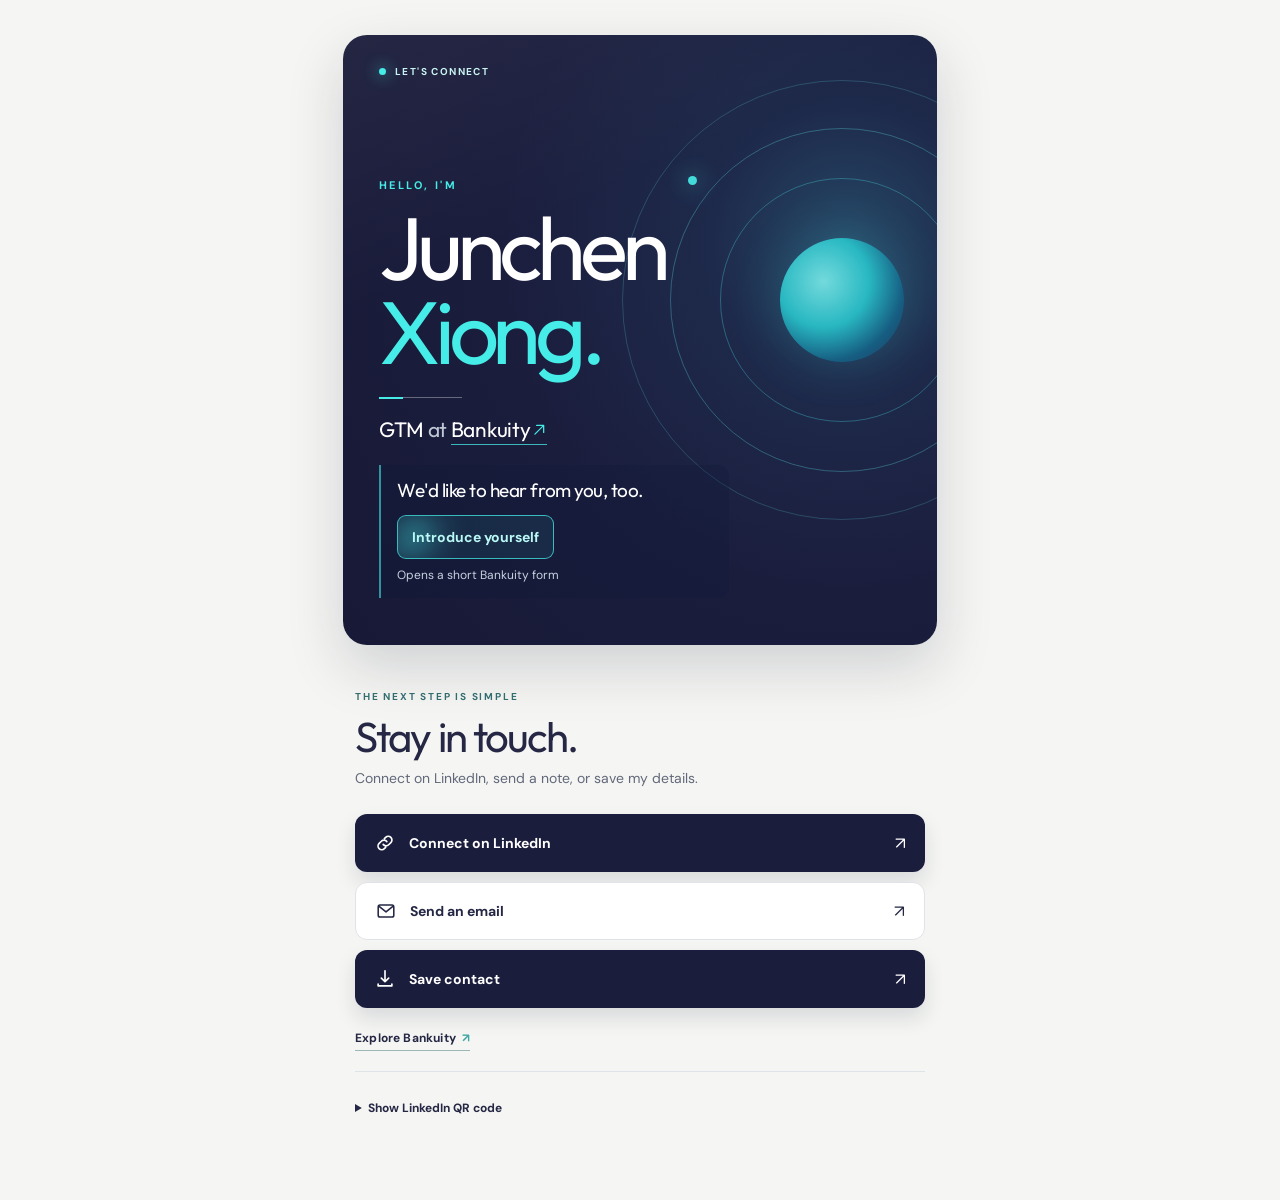
==== junchen-xiong/index.html @ c572e1ba "1015_sven_and_cloudfare" ====
<!doctype html>
<html lang="en">
  <head>
    <meta charset="utf-8" />
    <meta name="viewport" content="width=device-width, initial-scale=1, viewport-fit=cover" />
    <meta name="theme-color" content="#1b1d3d" />
    <meta name="apple-mobile-web-app-title" content="Junchen Xiong" />
    <meta name="description" content="Meet Junchen Xiong, GTM at Bankuity. Save his contact details or get in touch." />
    <meta property="og:type" content="profile" />
    <meta property="og:title" content="Junchen Xiong — Let's connect" />
    <meta property="og:description" content="GTM at Bankuity. A quick introduction and an easy way to stay in touch." />
    <title>Junchen Xiong — Let's connect</title>
    <link rel="icon" href="../assets/icons/bankuity-symbol-64.png" type="image/png" sizes="64x64" />
    <link rel="preconnect" href="https://fonts.googleapis.com" />
    <link rel="preconnect" href="https://fonts.gstatic.com" crossorigin />
    <link href="https://fonts.googleapis.com/css2?family=DM+Sans:wght@400;500;600;700&family=Outfit:wght@300;400;500;600&display=swap" rel="stylesheet" />
    <link rel="stylesheet" href="../assets/css/styles.css?v=0.4.0" />
    <script src="../assets/js/motion.js" defer></script>
  </head>
  <body>
    <main class="shell">
      <article class="identity-card" aria-labelledby="name">
        <div class="card-top">
          <span class="eyebrow"><span class="status-dot" aria-hidden="true"></span> LET'S CONNECT</span>
        </div>

        <div class="orbit" aria-hidden="true">
          <span class="orbit-ring orbit-ring-outer"></span>
          <span class="orbit-ring orbit-ring-middle"></span>
          <span class="orbit-ring orbit-ring-inner"></span>
          <span class="orbit-core"></span>
          <span class="orbit-glint"></span>
        </div>

        <div class="intro">
          <p class="kicker">HELLO, I'M</p>
          <h1 id="name">Junchen<br /><em>Xiong.</em></h1>
          <div class="identity-rule" aria-hidden="true"><span></span></div>
          <p class="role">GTM <span>at</span> <a href="https://www.bankuity.com/" target="_blank" rel="noopener noreferrer">Bankuity <svg viewBox="0 0 18 18" fill="none" aria-hidden="true"><path d="M3.5 14.5 14 4M5.5 4H14v8.5" stroke="currentColor" stroke-width="1.5" stroke-linecap="round" stroke-linejoin="round"/></svg></a></p>
          <div class="invitation">
            <h2 class="invitation-heading">We'd like to hear from you, too.</h2>
            <a class="invitation-link" href="https://rnfhm.share.hsforms.com/2GHlHhI3-SaKExqpzz_7jUg">
              <span>Introduce yourself</span>
            </a>
            <p class="invitation-note">Opens a short Bankuity form</p>
          </div>
        </div>
      </article>

      <section class="connection" aria-label="Connect with Junchen">
        <p class="section-label">THE NEXT STEP IS SIMPLE</p>
        <h2>Stay in touch.</h2>
        <p class="connection-copy">Connect on LinkedIn, send a note, or save my details.</p>
        <div class="actions">
          <a class="button button-primary" href="https://www.linkedin.com/in/jcxiong0809/" target="_blank" rel="noopener noreferrer">
            <span class="button-icon" aria-hidden="true"><svg viewBox="0 0 24 24" fill="none"><path d="M10 13.5a4 4 0 0 0 6 .4l2.4-2.4a4 4 0 0 0-5.7-5.7l-1.4 1.4M14 10.5a4 4 0 0 0-6-.4l-2.4 2.4a4 4 0 0 0 5.7 5.7l1.4-1.4" stroke="currentColor" stroke-width="1.8" stroke-linecap="round" stroke-linejoin="round"/></svg></span>
            <span>Connect on LinkedIn</span>
            <span class="button-arrow" aria-hidden="true">↗</span>
          </a>
          <a class="button button-secondary" href="mailto:junchen.xiong@bankuity.com?subject=Great%20to%20connect">
            <span class="button-icon" aria-hidden="true"><svg viewBox="0 0 24 24" fill="none"><rect x="3.5" y="5.5" width="17" height="13" rx="2" stroke="currentColor" stroke-width="1.7"/><path d="m4.5 7 7.5 6 7.5-6" stroke="currentColor" stroke-width="1.7" stroke-linecap="round" stroke-linejoin="round"/></svg></span>
            <span>Send an email</span>
            <span class="button-arrow" aria-hidden="true">↗</span>
          </a>
          <a class="button button-primary" href="../assets/contact/contact.vcf" download="Junchen-Xiong.vcf">
            <span class="button-icon" aria-hidden="true"><svg viewBox="0 0 24 24" fill="none"><path d="M12 3v12m0 0 4-4m-4 4-4-4M4.5 17.5v2h15v-2" stroke="currentColor" stroke-width="1.8" stroke-linecap="round" stroke-linejoin="round"/></svg></span>
            <span>Save contact</span>
            <span class="button-arrow" aria-hidden="true">↗</span>
          </a>
        </div>
        <a class="text-link" href="https://www.bankuity.com/" target="_blank" rel="noopener noreferrer">Explore Bankuity <span aria-hidden="true">↗</span></a>
        <details class="qr-details">
          <summary>Show LinkedIn QR code</summary>
          <div class="qr-details-content">
            <img src="../assets/qr/linkedin.svg" width="144" height="144" alt="QR code for Junchen Xiong's LinkedIn profile" />
            <p>Scan to open my LinkedIn profile.</p>
          </div>
        </details>
      </section>

    </main>
  </body>
</html>
---- assets/css/styles.css ----
:root {
  color-scheme: light;
  --navy: #1b1d3d;
  --navy-deep: #171936;
  --cyan: #46ece7;
  --ink: #252744;
  --muted: #626879;
  --line: #dfe3e8;
  --paper: #f5f6f3;
}

* {
  box-sizing: border-box;
}

html {
  scroll-behavior: smooth;
}

body {
  margin: 0;
  background: var(--paper);
  color: var(--ink);
  font-family: "DM Sans",Arial,sans-serif;
  -webkit-font-smoothing: antialiased;
}

a {
  color: inherit;
}

.shell {
  width: min(100%,630px);
  margin: 0 auto;
  padding: 18px 18px 24px;
}

.identity-card {
  position: relative;
  overflow: hidden;
  isolation: isolate;
  min-height: 510px;
  border-radius: 24px;
  padding: 26px 27px 24px;
  color: #fff;
  background: radial-gradient(circle at 85% 34%,#264866 0%,#1e2a4b 21%,var(--navy) 54%,var(--navy-deep) 100%);
  box-shadow: 0 22px 55px rgba(22,25,55,.17);
}

.identity-card:before {
  position: absolute;
  inset: 0;
  content: "";
  background: linear-gradient(155deg,rgba(255,255,255,.05),transparent 32%);
  pointer-events: none;
}

.card-top {
  position: relative;
  z-index: 2;
}

.eyebrow {
  font-size: 10px;
  font-weight: 700;
  letter-spacing: .14em;
  color: #caf4f2;
  display: flex;
  align-items: center;
  gap: 9px;
}

.status-dot {
  width: 7px;
  height: 7px;
  border-radius: 50%;
  background: var(--cyan);
  box-shadow: 0 0 15px var(--cyan);
}

.orbit {
  position: absolute;
  z-index: 0;
  width: 440px;
  height: 440px;
  right: -194px;
  top: 54px;
  border-radius: 50%;
  opacity: .93;
  will-change: opacity;
}

.orbit-ring {
  position: absolute;
  border-radius: 50%;
  border: 1px solid rgba(101,229,230,.23);
}

.orbit-ring-outer {
  inset: 0;
}

.orbit-ring-middle {
  inset: 48px;
  border-color: rgba(93,220,224,.36);
}

.orbit-ring-inner {
  inset: 98px;
  border-color: rgba(73,212,220,.38);
}

.orbit-core {
  position: absolute;
  inset: 158px;
  border-radius: 50%;
  background: radial-gradient(circle at 35% 35%,#7be9e9,#29c4cc 40%,#166388 70%,#20375b);
  box-shadow: 0 0 55px rgba(62,217,222,.25);
}

.orbit-glint {
  position: absolute;
  left: 66px;
  top: 96px;
  width: 9px;
  height: 9px;
  border-radius: 50%;
  background: var(--cyan);
  box-shadow: 0 0 22px #4bdcdb;
}

.intro {
  position: relative;
  z-index: 1;
  margin-top: 80px;
}

.kicker {
  font-size: 11px;
  font-weight: 700;
  letter-spacing: .22em;
  color: var(--cyan);
  margin: 0 0 14px;
}

.intro h1 {
  font-family: Outfit,"DM Sans",sans-serif;
  font-weight: 400;
  letter-spacing: -.07em;
  font-size: clamp(58px,13vw,89px);
  line-height: .94;
  margin: 0 0 24px;
}

.intro h1 em {
  font-style: normal;
  color: var(--cyan);
}

.identity-rule {
  display: flex;
  align-items: center;
  width: 83px;
  height: 1px;
  background: rgba(255,255,255,.34);
  margin: 0 0 18px;
}

.identity-rule span {
  width: 24px;
  height: 2px;
  background: var(--cyan);
}

.role {
  font-family: Outfit,sans-serif;
  font-size: 21px;
  letter-spacing: -.015em;
  margin: 0 0 4px;
}

.role span {
  color: #bec8d5;
}

.role .role-affiliation {
  display: inline-block;
  white-space: nowrap;
  color: #fff;
}

.role a {
  display: inline-flex;
  align-items: center;
  gap: 2px;
  white-space: nowrap;
  text-decoration: none;
  border-bottom: 1px solid rgba(70,236,231,.75);
  padding-bottom: 2px;
}

.role a:hover {
  color: #91f4f1;
}

.role svg {
  width: 15px;
  height: 15px;
  vertical-align: middle;
  color: var(--cyan);
}

.invitation {
  max-width: 350px;
  margin-top: 20px;
  padding: 14px 16px;
  border-left: 2px solid rgba(70,236,231,.58);
  border-radius: 0 12px 12px 0;
  background: rgba(17,28,57,.28);
}

.invitation-heading {
  margin: 0 0 12px;
  font-family: Outfit,"DM Sans",sans-serif;
  font-size: 19px;
  font-weight: 400;
  line-height: 1.25;
  letter-spacing: -.025em;
}

.invitation-link {
  position: relative;
  isolation: isolate;
  overflow: hidden;
  display: inline-flex;
  align-items: center;
  min-height: 44px;
  padding: 0 14px;
  border: 1px solid rgba(70,236,231,.75);
  border-radius: 9px;
  background: rgba(70,236,231,.08);
  color: #b9f8f5;
  font-size: 14px;
  font-weight: 700;
  text-decoration: none;
  transition: background .2s ease,color .2s ease;
}

.invitation-link::before {
  position: absolute;
  inset: 0 auto 0 -80%;
  width: 180%;
  content: "";
  background: linear-gradient(100deg,transparent 34%,rgba(70,236,231,.08) 40%,rgba(70,236,231,.38) 50%,rgba(70,236,231,.08) 60%,transparent 66%);
  filter: blur(10px);
  pointer-events: none;
  animation: invitation-glow 2s ease-in-out infinite alternate;
}

.invitation-link span {
  position: relative;
}

.invitation-link:hover {
  background: var(--cyan);
  color: var(--navy);
}

.invitation-link:hover::before {
  opacity: 0;
}

.invitation-link:focus-visible {
  outline: 3px solid #fff;
  outline-offset: 3px;
}

@keyframes invitation-glow {
  to {
    transform: translateX(45%);
  }
}

.invitation-note {
  margin: 8px 0 0;
  color: #c7d2df;
  font-size: 12px;
  line-height: 1.4;
}

.connection {
  padding: 27px 9px 33px;
}

.section-label {
  font-size: 10px;
  font-weight: 700;
  letter-spacing: .18em;
  color: #346f72;
  margin: 0 0 11px;
}

.connection h2 {
  font-family: Outfit,sans-serif;
  font-size: 35px;
  font-weight: 400;
  line-height: 1.1;
  letter-spacing: -.045em;
  margin: 0 0 8px;
}

.connection-copy {
  font-size: 14px;
  line-height: 1.55;
  color: var(--muted);
  max-width: 360px;
  margin: 0 0 24px;
}

.actions {
  display: grid;
  gap: 10px;
}

.button {
  width: 100%;
  min-height: 58px;
  display: flex;
  align-items: center;
  gap: 13px;
  padding: 0 19px;
  border-radius: 12px;
  text-decoration: none;
  font-size: 14px;
  font-weight: 700;
  transition: transform .2s ease,box-shadow .2s ease,background .2s ease;
}

.button:hover {
  transform: translateY(-2px);
}

.button:focus-visible,
.text-link:focus-visible {
  outline: 3px solid var(--navy);
  outline-offset: 3px;
}

.role a:focus-visible {
  outline: 3px solid var(--cyan);
  outline-offset: 3px;
}

.button-primary {
  background: var(--navy);
  color: white;
  box-shadow: 0 10px 20px rgba(27,29,61,.13);
}

.button-primary:hover {
  background: #282b55;
  box-shadow: 0 14px 25px rgba(27,29,61,.2);
}

.button-secondary {
  background: white;
  border: 1px solid var(--line);
  color: var(--ink);
}

.button-secondary:hover {
  background: #fbfefe;
}

.button-icon {
  width: 22px;
  height: 22px;
  display: grid;
  place-items: center;
}

.button-icon svg {
  width: 22px;
  height: 22px;
}

.button-arrow {
  margin-left: auto;
  font-size: 17px;
  font-weight: 400;
}

.text-link {
  display: inline-flex;
  gap: 6px;
  margin-top: 22px;
  font-size: 12px;
  font-weight: 700;
  letter-spacing: .015em;
  text-decoration: none;
  border-bottom: 1px solid #9db7b7;
  padding-bottom: 4px;
}

.text-link span {
  color: #42a8a7;
}

@media (min-width: 700px) {
  .shell {
    padding: 35px 18px 28px;
  }
  .identity-card {
    min-height: 610px;
    padding: 30px 36px 26px;
  }
  .intro {
    margin-top: 100px;
  }
  .orbit {
    right: -125px;
    top: 45px;
  }
  .connection {
    padding: 45px 12px 40px;
  }
  .connection h2 {
    font-size: 42px;
  }
}

@media (max-width: 380px) {
  .identity-card {
    min-height: 500px;
    padding: 23px;
  }
  .intro {
    margin-top: 68px;
  }
  .orbit {
    right: -225px;
    top: 68px;
  }
  .intro h1 {
    font-size: 58px;
  }
}

@media (prefers-reduced-motion: reduce) {
  *,
  *::before,
  *::after {
    scroll-behavior: auto!important;
    animation: none!important;
    transition: none!important;
  }
}

.qr-details {
  margin-top: 20px;
  padding-top: 16px;
  border-top: 1px solid var(--line);
}

.qr-details summary {
  width: fit-content;
  min-height: 44px;
  padding: 12px 0;
  cursor: pointer;
  font-size: 12px;
  font-weight: 700;
  color: var(--ink);
}

.qr-details summary:focus-visible {
  outline: 3px solid var(--navy);
  outline-offset: 3px;
}

.qr-details-content {
  display: flex;
  align-items: center;
  gap: 16px;
  padding-top: 15px;
}

.qr-details-content img {
  width: 144px;
  height: 144px;
  flex: none;
  border-radius: 8px;
}

.qr-details-content p {
  margin: 0;
  max-width: 160px;
  color: var(--muted);
  font-size: 12px;
  line-height: 1.5;
}
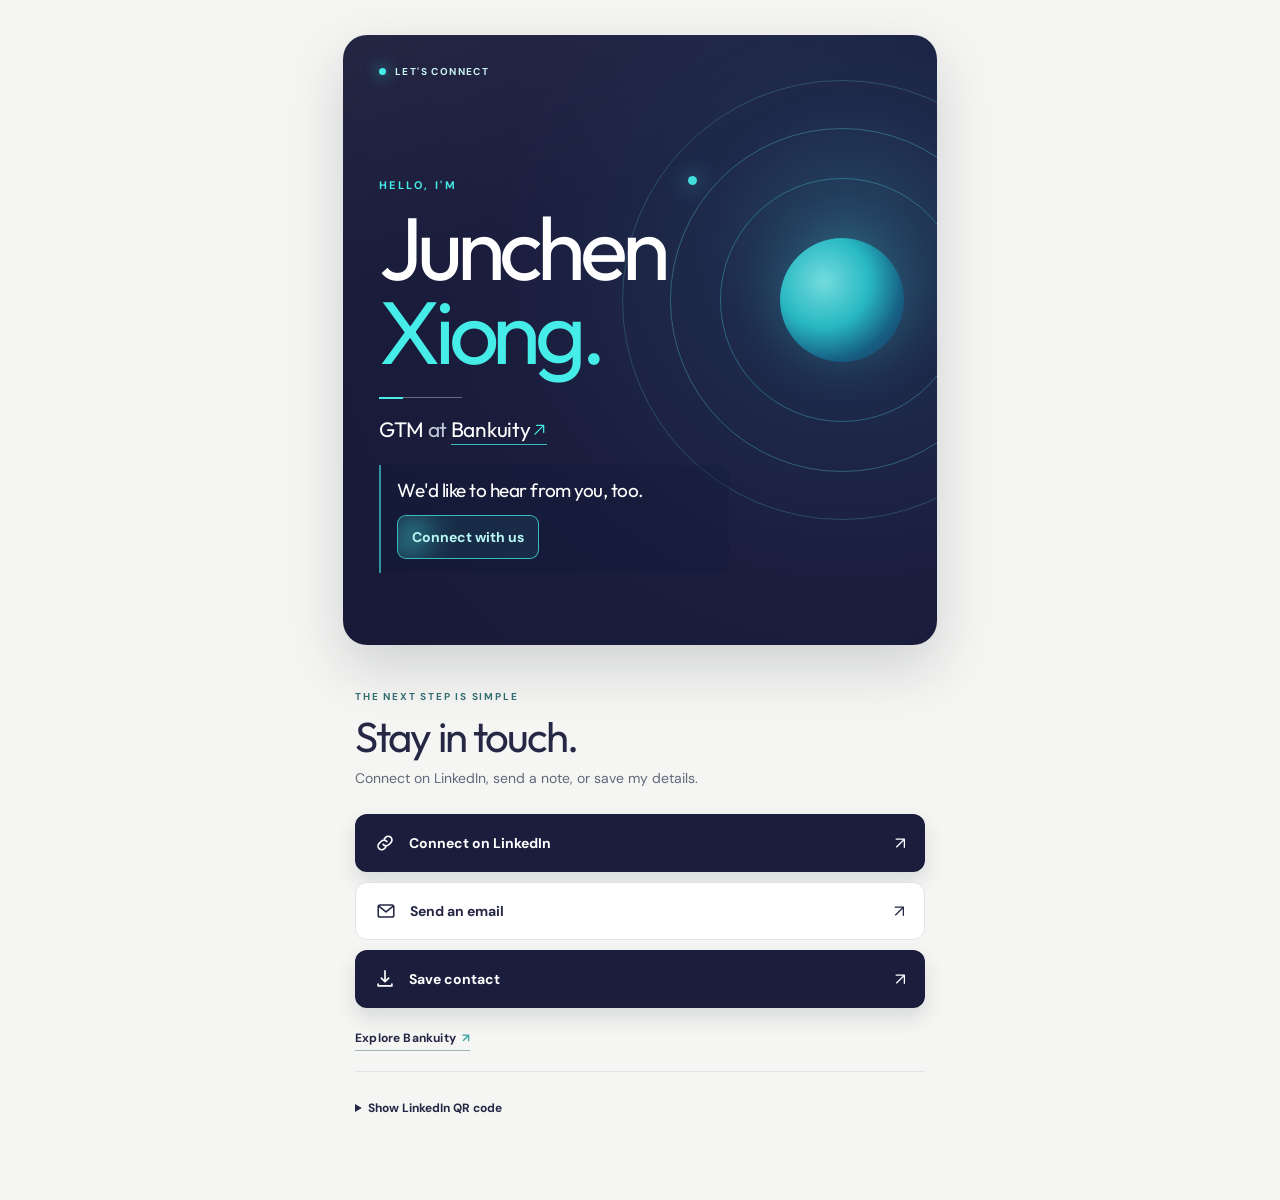
==== commit 22f8d0b1: "1015_wording_change" ====
--- a/junchen-xiong/index.html
+++ b/junchen-xiong/index.html
@@ -14,7 +14,7 @@
     <link rel="preconnect" href="https://fonts.googleapis.com" />
     <link rel="preconnect" href="https://fonts.gstatic.com" crossorigin />
     <link href="https://fonts.googleapis.com/css2?family=DM+Sans:wght@400;500;600;700&family=Outfit:wght@300;400;500;600&display=swap" rel="stylesheet" />
-    <link rel="stylesheet" href="../assets/css/styles.css?v=0.4.0" />
+    <link rel="stylesheet" href="../assets/css/styles.css?v=0.4.1" />
     <script src="../assets/js/motion.js" defer></script>
   </head>
   <body>
@@ -40,9 +40,8 @@
           <div class="invitation">
             <h2 class="invitation-heading">We'd like to hear from you, too.</h2>
             <a class="invitation-link" href="https://rnfhm.share.hsforms.com/2GHlHhI3-SaKExqpzz_7jUg">
-              <span>Introduce yourself</span>
+              <span>Connect with us</span>
             </a>
-            <p class="invitation-note">Opens a short Bankuity form</p>
           </div>
         </div>
       </article>
--- a/assets/css/styles.css
+++ b/assets/css/styles.css
@@ -281,13 +281,6 @@
   }
 }
 
-.invitation-note {
-  margin: 8px 0 0;
-  color: #c7d2df;
-  font-size: 12px;
-  line-height: 1.4;
-}
-
 .connection {
   padding: 27px 9px 33px;
 }
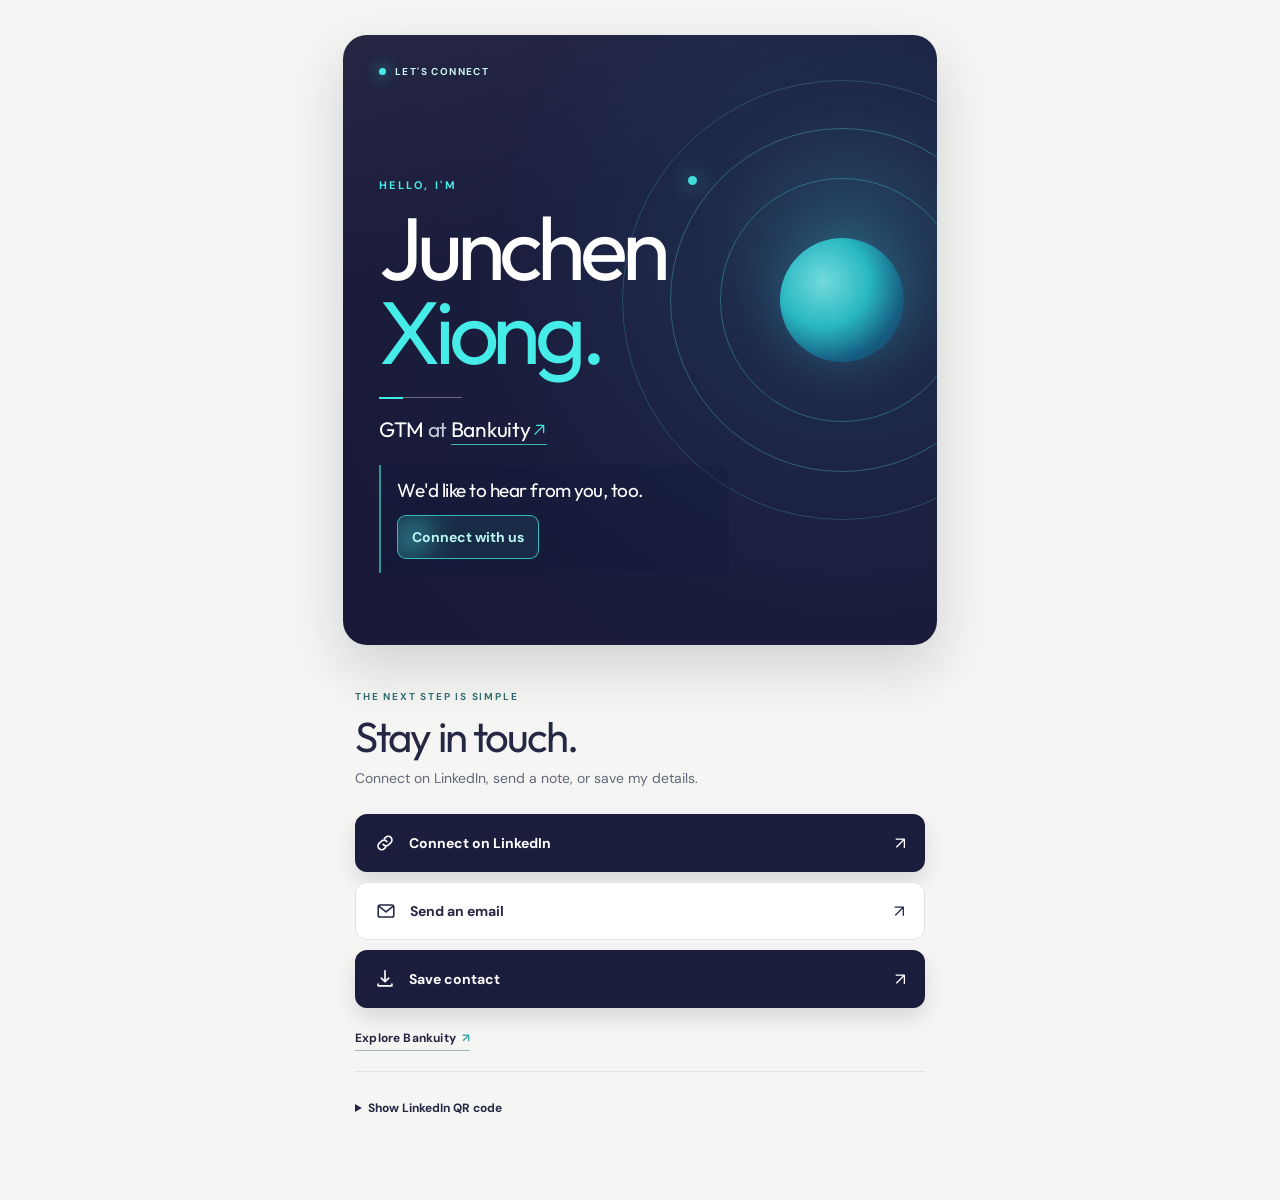
==== commit 9c9e0709: "1016_wording_update_2" ====
--- a/junchen-xiong/index.html
+++ b/junchen-xiong/index.html
@@ -67,7 +67,7 @@
             <span class="button-arrow" aria-hidden="true">↗</span>
           </a>
         </div>
-        <a class="text-link" href="https://www.bankuity.com/" target="_blank" rel="noopener noreferrer">Explore Bankuity <span aria-hidden="true">↗</span></a>
+        <a class="text-link" href="https://www.linkedin.com/company/bankuity/" target="_blank" rel="noopener noreferrer">Explore Bankuity <span aria-hidden="true">↗</span></a>
         <details class="qr-details">
           <summary>Show LinkedIn QR code</summary>
           <div class="qr-details-content">
